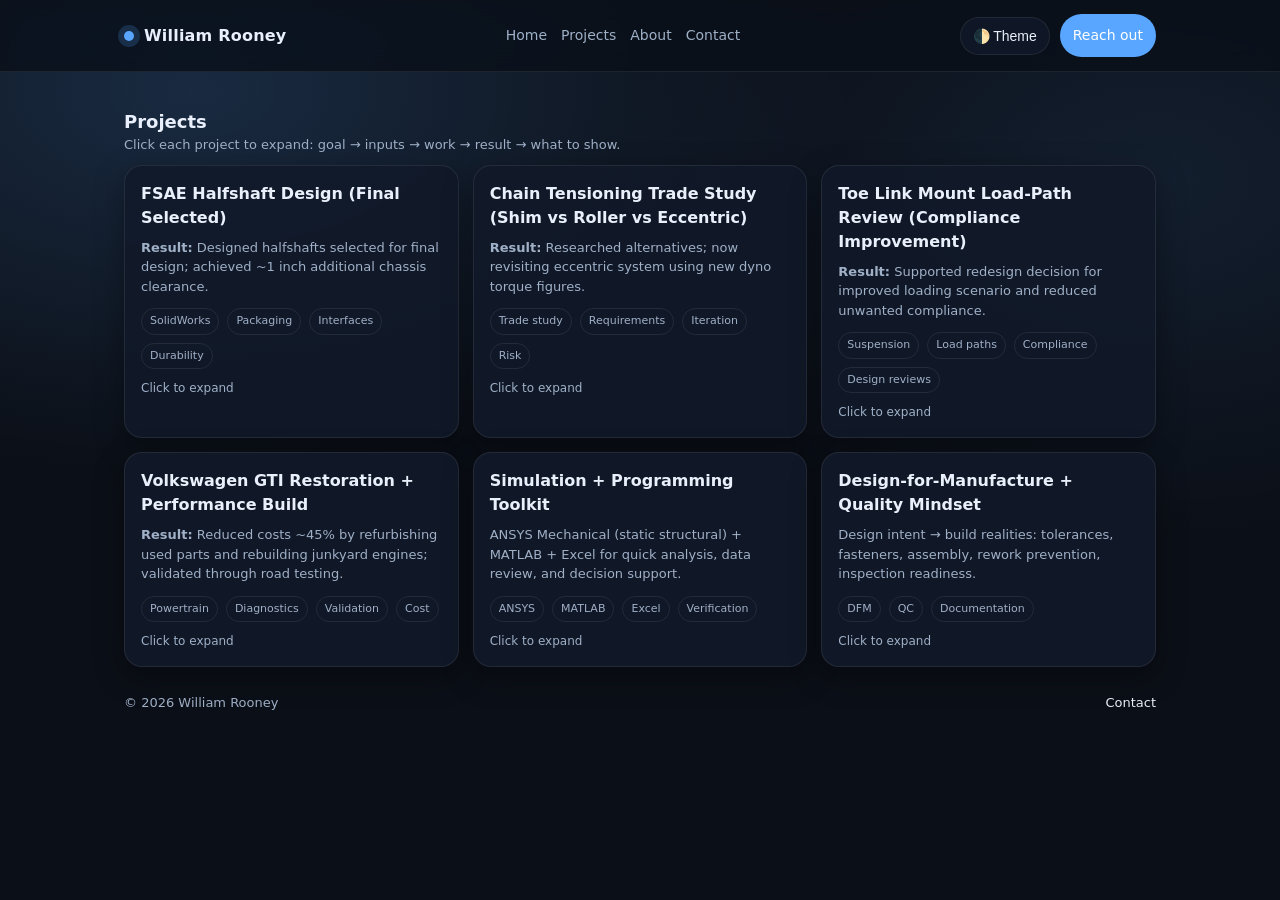
==== projects.html @ f22d209c "Update projects.html" ====
<!doctype html>
<html lang="en">
<head>
  <meta charset="utf-8" />
  <meta name="viewport" content="width=device-width, initial-scale=1" />
  <title>Projects | William Rooney</title>

  <!-- Your main stylesheet (keep this) -->
  <link rel="stylesheet" href="./assets/css/style.css" />

  <!-- Local fallback styles for expand/collapse (guaranteed to work) -->
  <style>
    details.card.proj{padding:0}
    details.card.proj summary{
      list-style:none;
      cursor:pointer;
      padding:16px;
      user-select:none;
    }
    details.card.proj summary::-webkit-details-marker{display:none;}
    details.card.proj summary:focus{outline:2px solid var(--accent); outline-offset:4px; border-radius:12px;}

    .proj-body{
      border-top:1px solid var(--border);
      padding:16px;
      color:var(--muted);
    }
    .proj-body h4{margin:0 0 8px; font-size:14px; color:var(--text);}
    .proj-body ul{margin:8px 0 0 18px;}
    .proj-body li{margin:6px 0;}
    .proj-body .mono{color:var(--muted); font-family: ui-monospace, SFMono-Regular, Menlo, Monaco, Consolas, "Liberation Mono","Courier New"; font-size:12px;}

    .gallery{
      display:grid;
      grid-template-columns: repeat(3, 1fr);
      gap:10px;
      margin-top:10px;
    }
    @media (max-width: 900px){ .gallery{grid-template-columns: repeat(2, 1fr);} }
    @media (max-width: 620px){ .gallery{grid-template-columns: 1fr;} }
    .gallery img{
      width:100%;
      height:auto;
      border-radius:14px;
      border:1px solid var(--border);
      background: color-mix(in oklab, var(--card) 70%, transparent);
    }
    .hint{margin-top:10px; font-size:12px; color:var(--muted);}
    .spacer{height:10px;}
  </style>
</head>
<body>

  <!-- NAV (matches your other pages) -->
  <div class="nav">
    <div class="nav-inner">
      <div class="brand"><span class="dot"></span> William Rooney</div>
      <nav class="nav-links" aria-label="Primary">
        <a href="./index.html">Home</a>
        <a href="./projects.html">Projects</a>
        <a href="./about.html">About</a>
        <a href="./contact.html">Contact</a>
      </nav>
      <div class="actions">
        <button class="btn" id="themeBtn" type="button">🌓 Theme</button>
        <a class="btn primary" href="./contact.html">Reach out</a>
      </div>
    </div>
  </div>

  <main class="container">
    <div class="section-title">
      <div>
        <h2>Projects</h2>
        <p>Click each project to expand: goal → inputs → work → result → what to show.</p>
      </div>
    </div>

    <div class="grid">

      <!-- 1) HALF SHAFTS -->
      <details class="card proj" id="halfshafts">
        <summary>
          <h3>FSAE Halfshaft Design (Final Selected)</h3>
          <p><b>Result:</b> Designed halfshafts selected for final design; achieved ~1 inch additional chassis clearance.</p>
          <div class="tags">
            <span class="tag">SolidWorks</span>
            <span class="tag">Packaging</span>
            <span class="tag">Interfaces</span>
            <span class="tag">Durability</span>
          </div>
          <div class="hint">Click to expand</div>
        </summary>

        <div class="proj-body">
          <h4>Goal</h4>
          <ul>
            <li>Design/select halfshafts that satisfy packaging, interface, and durability requirements for competition use.</li>
          </ul>

          <h4>Inputs / Constraints</h4>
          <ul>
            <li>Upright + differential interfaces, chassis packaging constraints, serviceability and assembly access.</li>
            <li>Clearance targets and motion envelope checks.</li>
          </ul>

          <h4>Work Performed</h4>
          <ul>
            <li>Parametric CAD iteration in SolidWorks; interface and clearance checks.</li>
            <li>Cross-team communication to align drivetrain constraints with chassis decisions.</li>
          </ul>

          <h4>Outcome</h4>
          <ul>
            <li>Final halfshaft concept selected; gained ~1 inch additional clearance to chassis.</li>
          </ul>

          <h4>Gallery (optional)</h4>
          <div class="gallery">
            <img src="./assets/img/halfshaft_1.png" alt="Halfshaft CAD (replace with your image)" />
            <img src="./assets/img/halfshaft_clearance.jpg" alt="Clearance screenshot (replace with your image)" />
            <img src="./assets/img/halfshaft_install.jpg" alt="Installed photo (replace with your image)" />
          </div>

          <div class="spacer"></div>
          <div class="mono">Replace image filenames to match exactly what you upload to assets/img/</div>
        </div>
      </details>

      <!-- 2) CHAIN TENSIONING -->
      <details class="card proj" id="tensioning">
        <summary>
          <h3>Chain Tensioning Trade Study (Shim vs Roller vs Eccentric)</h3>
          <p><b>Result:</b> Researched alternatives; now revisiting eccentric system using new dyno torque figures.</p>
          <div class="tags">
            <span class="tag">Trade study</span>
            <span class="tag">Requirements</span>
            <span class="tag">Iteration</span>
            <span class="tag">Risk</span>
          </div>
          <div class="hint">Click to expand</div>
        </summary>

        <div class="proj-body">
          <h4>Goal</h4>
          <ul>
            <li>Evaluate tensioning methods to improve reliability, adjustability, and packaging while maintaining manufacturability.</li>
          </ul>

          <h4>Inputs / Constraints</h4>
          <ul>
            <li>Packaging, alignment, serviceability, manufacturing complexity, and expected torque/load envelope.</li>
          </ul>

          <h4>Work Performed</h4>
          <ul>
            <li>Researched roller tensioners and eccentric adjustment concepts; compared pros/cons versus existing shim system.</li>
            <li>Revisiting eccentric design after receiving real torque figures from newly supplied dyno data.</li>
          </ul>

          <h4>Outcome / Next Steps</h4>
          <ul>
            <li>Initial decision favored retaining shim system; current work aims to tighten requirements and enable potential bearing downsizing.</li>
          </ul>

          <h4>Gallery (optional)</h4>
          <div class="gallery">
            <img src="./assets/img/tensioner_concept.png" alt="Tensioner concept sketch (replace)" />
            <img src="./assets/img/tensioner_trade_table.png" alt="Trade study table (replace)" />
            <img src="./assets/img/tensioner_packaging.png" alt="Packaging view (replace)" />
          </div>
        </div>
      </details>

      <!-- 3) TOE LINK / COMPLIANCE -->
      <details class="card proj" id="toelink">
        <summary>
          <h3>Toe Link Mount Load-Path Review (Compliance Improvement)</h3>
          <p><b>Result:</b> Supported redesign decision for improved loading scenario and reduced unwanted compliance.</p>
          <div class="tags">
            <span class="tag">Suspension</span>
            <span class="tag">Load paths</span>
            <span class="tag">Compliance</span>
            <span class="tag">Design reviews</span>
          </div>
          <div class="hint">Click to expand</div>
        </summary>

        <div class="proj-body">
          <h4>What “Compliance” Means</h4>
          <ul>
            <li>Compliance is elastic deflection in links/mounts/bearings under load that can change toe/camber dynamically.</li>
            <li>Reducing unwanted compliance improves stability and predictability by keeping alignment closer to target under braking/cornering.</li>
          </ul>

          <h4>Goal</h4>
          <ul>
            <li>Improve toe-link mount geometry/load path to reduce deflection and improve suspension behavior under load.</li>
          </ul>

          <h4>Contribution</h4>
          <ul>
            <li>Aided decision-making for redesign of toe link mounts to uprights to improve loading scenario and compliance behavior.</li>
          </ul>

          <h4>Gallery (optional)</h4>
          <div class="gallery">
            <img src="./assets/img/toelink_before.png" alt="Before load path (replace)" />
            <img src="./assets/img/toelink_after.png" alt="After load path (replace)" />
            <img src="./assets/img/toelink_mount.png" alt="Mount detail (replace)" />
          </div>
        </div>
      </details>

      <!-- 4) GTI BUILD -->
      <details class="card proj" id="gti">
        <summary>
          <h3>Volkswagen GTI Restoration + Performance Build</h3>
          <p><b>Result:</b> Reduced costs ~45% by refurbishing used parts and rebuilding junkyard engines; validated through road testing.</p>
          <div class="tags">
            <span class="tag">Powertrain</span>
            <span class="tag">Diagnostics</span>
            <span class="tag">Validation</span>
            <span class="tag">Cost</span>
          </div>
          <div class="hint">Click to expand</div>
        </summary>

        <div class="proj-body">
          <h4>Goal</h4>
          <ul>
            <li>Restore and improve vehicle performance while balancing cost, reliability, and usability.</li>
          </ul>

          <h4>Work Performed</h4>
          <ul>
            <li>Diagnosed and repaired electrical, powertrain, and suspension issues.</li>
            <li>Refurbished components and rebuilt junkyard engines when feasible to reduce costs.</li>
            <li>Validated fixes through functional checks and road testing.</li>
          </ul>

          <h4>Outcome</h4>
          <ul>
            <li>~45% cost reduction versus all-new parts approach while maintaining functionality.</li>
          </ul>

          <h4>Gallery (optional)</h4>
          <div class="gallery">
            <img src="./assets/img/gti_before.jpg" alt="Before (replace)" />
            <img src="./assets/img/gti_engine.jpg" alt="Engine rebuild (replace)" />
            <img src="./assets/img/gti_after.jpg" alt="After (replace)" />
          </div>
        </div>
      </details>

      <!-- 5) SIMULATION / PROGRAMMING TOOLKIT -->
      <details class="card proj" id="toolkit">
        <summary>
          <h3>Simulation + Programming Toolkit</h3>
          <p>ANSYS Mechanical (static structural) + MATLAB + Excel for quick analysis, data review, and decision support.</p>
          <div class="tags">
            <span class="tag">ANSYS</span>
            <span class="tag">MATLAB</span>
            <span class="tag">Excel</span>
            <span class="tag">Verification</span>
          </div>
          <div class="hint">Click to expand</div>
        </summary>

        <div class="proj-body">
          <h4>How I Use These Tools</h4>
          <ul>
            <li><b>ANSYS:</b> sanity-check loads/stiffness and compare design options.</li>
            <li><b>MATLAB:</b> quick calculations and basic data handling to support engineering decisions.</li>
            <li><b>Excel:</b> requirements tracking, trade studies, and organizing test results.</li>
          </ul>

          <h4>Gallery (optional)</h4>
          <div class="gallery">
            <img src="./assets/img/fea_plot.png" alt="FEA plot (replace)" />
            <img src="./assets/img/excel_tracker.png" alt="Excel tracker (replace)" />
            <img src="./assets/img/matlab_script.png" alt="MATLAB script (replace)" />
          </div>
        </div>
      </details>

      <!-- 6) MANUFACTURING / QC MINDSET -->
      <details class="card proj" id="dfm">
        <summary>
          <h3>Design-for-Manufacture + Quality Mindset</h3>
          <p>Design intent → build realities: tolerances, fasteners, assembly, rework prevention, inspection readiness.</p>
          <div class="tags">
            <span class="tag">DFM</span>
            <span class="tag">QC</span>
            <span class="tag">Documentation</span>
          </div>
          <div class="hint">Click to expand</div>
        </summary>

        <div class="proj-body">
          <h4>What I Focus On</h4>
          <ul>
            <li>Clear interfaces and constraint control (datums, reference strategy).</li>
            <li>Design decisions that reduce rework (tool access, assembly sequence, tolerance clarity).</li>
            <li>Inspection-ready thinking (CTQ features, measurement approach, revision discipline).</li>
          </ul>

          <h4>Gallery (optional)</h4>
          <div class="gallery">
            <img src="./assets/img/drawing_snip.png" alt="Redacted drawing snippet (replace)" />
            <img src="./assets/img/build_photo.jpg" alt="Build photo (replace)" />
            <img src="./assets/img/inspection_checklist.png" alt="Inspection checklist (replace)" />
          </div>
        </div>
      </details>

    </div>

    <footer>
      <div class="foot">
        <span>© <span id="year"></span> William Rooney</span>
        <span><a href="./contact.html">Contact</a></span>
      </div>
    </footer>
  </main>

  <script src="./assets/js/main.js"></script>
</body>
</html>
---- assets/css/style.css ----
:root{
  --bg:#0b0f17; --card:#121a2a; --muted:#9fb0c7; --text:#e9f0fb; --accent:#58a6ff;
  --border:rgba(255,255,255,.08);
  --shadow: 0 10px 30px rgba(0,0,0,.35);
  --radius:18px;
}
[data-theme="light"]{
  --bg:#f6f8fb; --card:#ffffff; --muted:#4b5b74; --text:#0b1628; --accent:#0b69ff;
  --border:rgba(10,20,40,.10);
  --shadow: 0 10px 26px rgba(10,20,40,.12);
}
*{box-sizing:border-box}
html,body{height:100%}
body{
  margin:0;
  font-family: ui-sans-serif, system-ui, -apple-system, Segoe UI, Roboto, Helvetica, Arial;
  background:
    radial-gradient(1200px 700px at 15% 10%, rgba(88,166,255,.18), transparent 55%),
    radial-gradient(900px 600px at 90% 20%, rgba(88,166,255,.10), transparent 60%),
    var(--bg);
  color:var(--text);
  line-height:1.5;
}
a{color:var(--text); text-decoration:none}
a:hover{color:var(--accent)}
.container{max-width:1080px; margin:0 auto; padding:24px}

.nav{
  position:sticky; top:0; z-index:50;
  backdrop-filter:saturate(160%) blur(10px);
  background: color-mix(in oklab, var(--bg) 80%, transparent);
  border-bottom:1px solid var(--border);
}
.nav-inner{
  display:flex; align-items:center; justify-content:space-between; gap:12px;
  padding:14px 24px; max-width:1080px; margin:0 auto;
}
.brand{display:flex; align-items:center; gap:10px; font-weight:800; letter-spacing:.2px}
.dot{width:10px; height:10px; border-radius:999px; background:var(--accent);
  box-shadow:0 0 0 6px color-mix(in oklab, var(--accent) 18%, transparent)}
.nav-links{display:flex; gap:14px; flex-wrap:wrap}
.nav-links a{font-size:14px; color:var(--muted)}
.nav-links a:hover{color:var(--text)}
.actions{display:flex; align-items:center; gap:10px}

.btn{
  display:inline-flex; align-items:center; justify-content:center; gap:8px;
  padding:10px 12px; border-radius:999px; border:1px solid var(--border);
  background: color-mix(in oklab, var(--card) 72%, transparent);
  color:var(--text); font-size:14px; cursor:pointer;
}
.btn:hover{border-color: color-mix(in oklab, var(--accent) 40%, var(--border));}
.btn.primary{background:var(--accent); border-color:transparent; color:#fff;}
.btn.primary:hover{filter:brightness(1.05)}

.card{
  background: color-mix(in oklab, var(--card) 88%, transparent);
  border:1px solid var(--border);
  border-radius:var(--radius);
  box-shadow:var(--shadow);
  overflow:hidden;
}
.card.pad{padding:22px}

.hero{padding:44px 0 18px;}
.hero-grid{display:grid; grid-template-columns: 1.3fr .7fr; gap:18px; align-items:stretch}
@media (max-width: 860px){.hero-grid{grid-template-columns:1fr}}

h1{margin:0 0 10px; font-size:38px; line-height:1.1}
@media (max-width: 520px){h1{font-size:32px}}
.sub{color:var(--muted); font-size:16px; margin:0 0 18px}

.meta{display:flex; flex-wrap:wrap; gap:10px; margin-top:14px}
.pill{
  font-size:12px; color:var(--muted);
  border:1px solid var(--border);
  padding:6px 10px; border-radius:999px;
  background: color-mix(in oklab, var(--card) 70%, transparent);
}

.section-title{display:flex; align-items:center; justify-content:space-between; gap:10px; margin:12px 0 10px}
.section-title h2{margin:0; font-size:18px}
.section-title p{margin:0; color:var(--muted); font-size:13px}

.grid{display:grid; grid-template-columns: repeat(3, 1fr); gap:14px}
@media (max-width: 980px){.grid{grid-template-columns: repeat(2, 1fr)}}
@media (max-width: 640px){.grid{grid-template-columns: 1fr}}

.proj{position:relative; padding:16px}
.proj h3{margin:0 0 8px; font-size:16px}
.proj p{margin:0 0 12px; color:var(--muted); font-size:13px}
.tags{display:flex; flex-wrap:wrap; gap:8px}
.tag{font-size:11px; color:var(--muted); border:1px solid var(--border); padding:4px 8px; border-radius:999px}
.proj .cta{margin-top:14px; display:flex; gap:10px; flex-wrap:wrap}

.kv{display:grid; gap:10px}
.kv .row{display:flex; justify-content:space-between; gap:12px; font-size:14px}
.kv .k{color:var(--muted)}

.skills{display:grid; grid-template-columns: repeat(4, 1fr); gap:10px}
@media (max-width: 920px){.skills{grid-template-columns: repeat(2, 1fr)}}
@media (max-width: 520px){.skills{grid-template-columns: 1fr}}
.skill{padding:14px}
.skill b{display:block; margin-bottom:6px}
.skill span{color:var(--muted); font-size:13px}

footer{padding:26px 0 34px; color:var(--muted); font-size:13px}
.foot{display:flex; justify-content:space-between; align-items:center; gap:12px; flex-wrap:wrap}

.mono{font-family: ui-monospace, SFMono-Regular, Menlo, Monaco, Consolas, "Liberation Mono","Courier New"; font-size:12px; color:var(--muted)}
/* Expandable project details */
details.card.proj{padding:0}
summary.proj-summary{
  list-style:none;
  cursor:pointer;
  padding:16px;
}
summary.proj-summary::-webkit-details-marker{display:none}
.proj-summary h3{margin:0 0 8px; font-size:16px}
.proj-summary p{margin:0 0 12px; color:var(--muted); font-size:13px}
.proj-body{border-top:1px solid var(--border); padding:16px}
.proj-body h4{margin:0 0 8px; font-size:14px}
.proj-body ul{margin:8px 0 0 18px; color:var(--muted)}
.gallery{
  display:grid; grid-template-columns: repeat(3, 1fr); gap:10px;
  margin-top:12px;
}
@media (max-width: 900px){.gallery{grid-template-columns: repeat(2, 1fr)}}
@media (max-width: 620px){.gallery{grid-template-columns: 1fr}}
.gallery img{
  width:100%; height:auto; border-radius:14px;
  border:1px solid var(--border);
}
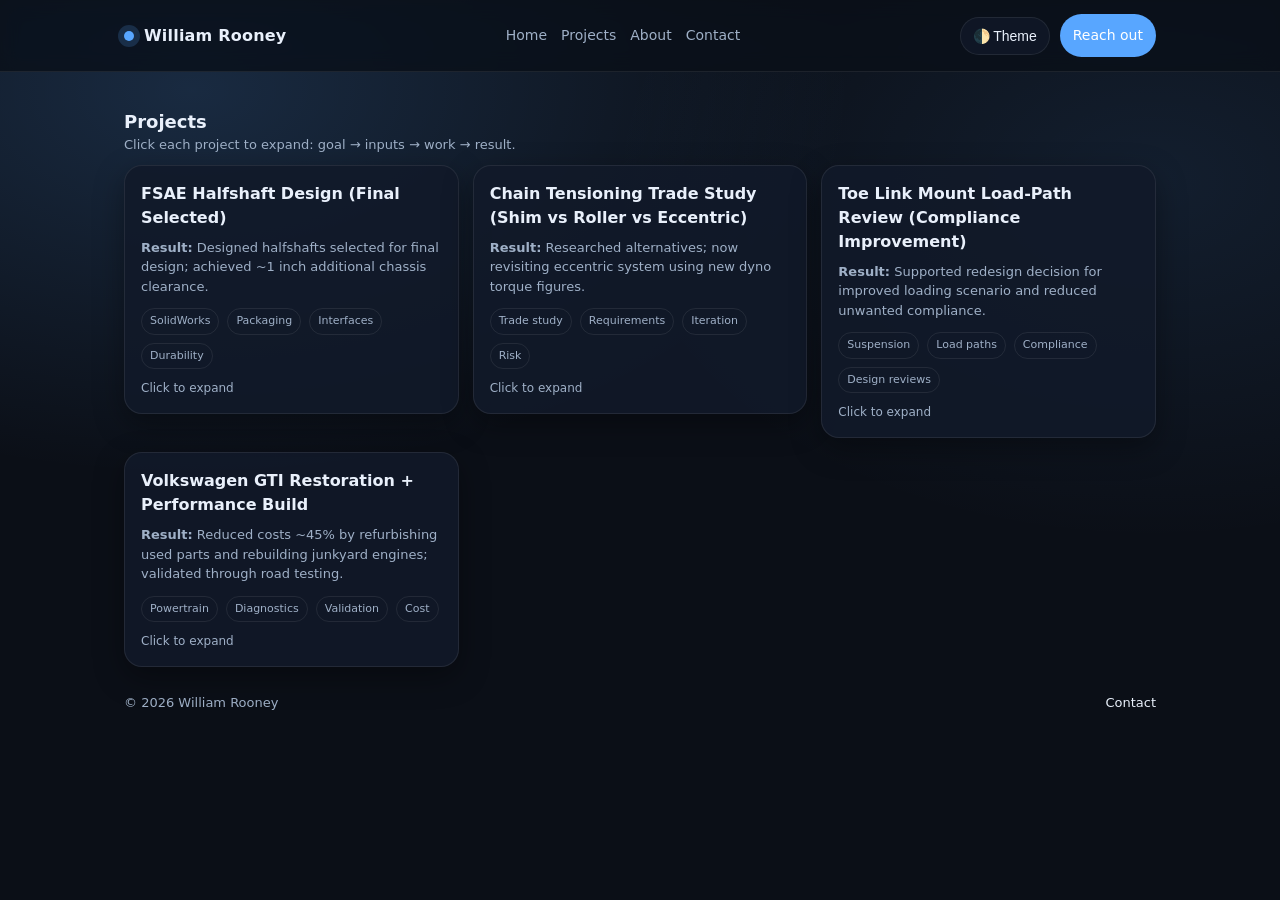
==== commit 2c8bb774: "Update projects.html" ====
--- a/projects.html
+++ b/projects.html
@@ -5,11 +5,10 @@
   <meta name="viewport" content="width=device-width, initial-scale=1" />
   <title>Projects | William Rooney</title>
 
-  <!-- Your main stylesheet (keep this) -->
   <link rel="stylesheet" href="./assets/css/style.css" />
 
-  <!-- Local fallback styles for expand/collapse (guaranteed to work) -->
   <style>
+    /* Expand/collapse */
     details.card.proj{padding:0}
     details.card.proj summary{
       list-style:none;
@@ -28,30 +27,232 @@
     .proj-body h4{margin:0 0 8px; font-size:14px; color:var(--text);}
     .proj-body ul{margin:8px 0 0 18px;}
     .proj-body li{margin:6px 0;}
-    .proj-body .mono{color:var(--muted); font-family: ui-monospace, SFMono-Regular, Menlo, Monaco, Consolas, "Liberation Mono","Courier New"; font-size:12px;}
-
-    .gallery{
+    .hint{margin-top:10px; font-size:12px; color:var(--muted);}
+
+    /* Layout polish */
+    .grid{align-items:start}
+    .proj-body .two-col{
       display:grid;
-      grid-template-columns: repeat(3, 1fr);
+      grid-template-columns: 1fr 1fr;
+      gap:12px;
+      margin-top:8px;
+    }
+    @media (max-width: 900px){ .proj-body .two-col{grid-template-columns:1fr;} }
+
+    /* Rotating carousels */
+    .carousel{
+      position: relative;
+      border: 1px solid var(--border);
+      border-radius: 14px;
+      overflow: hidden;
+      background: color-mix(in oklab, var(--card) 70%, transparent);
+    }
+    .carousel .frame{
+      position: relative;
+      width: 100%;
+      aspect-ratio: 16 / 9;
+    }
+    .carousel .frame img{
+      position:absolute;
+      inset:0;
+      width:100%;
+      height:100%;
+      object-fit:contain;
+      background: color-mix(in oklab, var(--card) 70%, transparent);
+      opacity:0;
+      animation: rotateSlides 16s infinite;
+      cursor: zoom-in;
+    }
+    .carousel .frame img:nth-child(1){animation-delay:0s;}
+    .carousel .frame img:nth-child(2){animation-delay:4s;}
+    .carousel .frame img:nth-child(3){animation-delay:8s;}
+    .carousel .frame img:nth-child(4){animation-delay:12s;}
+
+    @keyframes rotateSlides{
+      0%{opacity:0}
+      6%{opacity:1}
+      25%{opacity:1}
+      31%{opacity:0}
+      100%{opacity:0}
+    }
+
+    .carousel .cap{
+      padding: 10px 12px;
+      font-size: 12px;
+      color: var(--muted);
+      border-top: 1px solid var(--border);
+      display:flex;
+      justify-content:space-between;
       gap:10px;
-      margin-top:10px;
-    }
-    @media (max-width: 900px){ .gallery{grid-template-columns: repeat(2, 1fr);} }
-    @media (max-width: 620px){ .gallery{grid-template-columns: 1fr;} }
-    .gallery img{
+      flex-wrap:wrap;
+    }
+    .cap b{color:var(--text); font-weight:600}
+
+    /* In-progress badge */
+    .inprogress{
+      position: relative;
+      border: 1px solid var(--border);
+      border-radius: 14px;
+      overflow: hidden;
+      background: color-mix(in oklab, var(--card) 70%, transparent);
+    }
+    .inprogress img{
       width:100%;
       height:auto;
-      border-radius:14px;
-      border:1px solid var(--border);
-      background: color-mix(in oklab, var(--card) 70%, transparent);
-    }
-    .hint{margin-top:10px; font-size:12px; color:var(--muted);}
-    .spacer{height:10px;}
+      display:block;
+      cursor: zoom-in;
+    }
+    .inprogress .badge{
+      position:absolute;
+      top:10px;
+      left:10px;
+      padding:6px 10px;
+      border-radius:999px;
+      font-size:12px;
+      font-weight:700;
+      background: rgba(0,0,0,0.55);
+      border: 1px solid var(--border);
+      color:#fff;
+      letter-spacing:.02em;
+    }
+
+    /* GTI: single rotator + captions per slide */
+    .caption-rotator .frame img{
+      animation: rotateSlidesGti 12s infinite;
+    }
+    .caption-rotator .frame img:nth-child(1){animation-delay:0s;}
+    .caption-rotator .frame img:nth-child(2){animation-delay:4s;}
+    .caption-rotator .frame img:nth-child(3){animation-delay:8s;}
+
+    @keyframes rotateSlidesGti{
+      0%{opacity:0}
+      8%{opacity:1}
+      30%{opacity:1}
+      36%{opacity:0}
+      100%{opacity:0}
+    }
+
+    .caption-strip{
+      padding: 10px 12px;
+      border-top: 1px solid var(--border);
+      color: var(--muted);
+      font-size: 12px;
+      position: relative;
+      min-height: 18px;
+      overflow:hidden;
+    }
+    .caption-strip span{
+      position:absolute;
+      left:12px; right:12px;
+      opacity:0;
+      animation: rotateCaptions 12s infinite;
+    }
+    .caption-strip span:nth-child(1){animation-delay:0s;}
+    .caption-strip span:nth-child(2){animation-delay:4s;}
+    .caption-strip span:nth-child(3){animation-delay:8s;}
+
+    @keyframes rotateCaptions{
+      0%{opacity:0}
+      8%{opacity:1}
+      30%{opacity:1}
+      36%{opacity:0}
+      100%{opacity:0}
+    }
+
+    /* Lightbox w/ prev/next */
+    .lightbox {
+      position: fixed;
+      inset: 0;
+      background: rgba(0,0,0,.80);
+      display: none;
+      align-items: center;
+      justify-content: center;
+      padding: 18px;
+      z-index: 9999;
+    }
+    .lightbox.open { display: flex; }
+
+    .lightbox-inner {
+      max-width: min(1100px, 96vw);
+      max-height: 90vh;
+      width: 100%;
+      background: color-mix(in oklab, var(--card) 92%, transparent);
+      border: 1px solid var(--border);
+      border-radius: 16px;
+      box-shadow: var(--shadow);
+      overflow: hidden;
+      position: relative;
+    }
+    .lightbox-top {
+      display: flex;
+      justify-content: space-between;
+      align-items: center;
+      gap: 10px;
+      padding: 10px 12px;
+      border-bottom: 1px solid var(--border);
+    }
+    .lightbox-title {
+      font-size: 13px;
+      color: var(--muted);
+      overflow: hidden;
+      text-overflow: ellipsis;
+      white-space: nowrap;
+    }
+    .lightbox-controls { display:flex; gap:8px; align-items:center; }
+    .lightbox-btn {
+      border: 1px solid var(--border);
+      background: transparent;
+      color: var(--text);
+      border-radius: 999px;
+      padding: 6px 10px;
+      cursor: pointer;
+      font-size: 13px;
+    }
+    .lightbox-btn:hover {
+      border-color: color-mix(in oklab, var(--accent) 40%, var(--border));
+    }
+    .lightbox-img-wrap {
+      background: rgba(0,0,0,.25);
+      display: grid;
+      place-items: center;
+      padding: 10px;
+      position: relative;
+    }
+    .lightbox-img {
+      max-width: 100%;
+      max-height: 78vh;
+      height: auto;
+      width: auto;
+    }
+    .lightbox-arrow {
+      position: absolute;
+      top: 50%;
+      transform: translateY(-50%);
+      width: 44px;
+      height: 44px;
+      border-radius: 999px;
+      border: 1px solid var(--border);
+      background: rgba(0,0,0,.45);
+      color: #fff;
+      cursor: pointer;
+      display: grid;
+      place-items: center;
+      font-size: 18px;
+    }
+    .lightbox-arrow:hover {
+      background: rgba(0,0,0,.60);
+      border-color: color-mix(in oklab, var(--accent) 40%, var(--border));
+    }
+    .lightbox-arrow.prev { left: 10px; }
+    .lightbox-arrow.next { right: 10px; }
+
+    /* Make images clickable */
+    .carousel .frame img,
+    .inprogress img { cursor: zoom-in; }
   </style>
 </head>
+
 <body>
-
-  <!-- NAV (matches your other pages) -->
   <div class="nav">
     <div class="nav-inner">
       <div class="brand"><span class="dot"></span> William Rooney</div>
@@ -72,7 +273,7 @@
     <div class="section-title">
       <div>
         <h2>Projects</h2>
-        <p>Click each project to expand: goal → inputs → work → result → what to show.</p>
+        <p>Click each project to expand: goal → inputs → work → result.</p>
       </div>
     </div>
 
@@ -107,7 +308,7 @@
           <h4>Work Performed</h4>
           <ul>
             <li>Parametric CAD iteration in SolidWorks; interface and clearance checks.</li>
-            <li>Cross-team communication to align drivetrain constraints with chassis decisions.</li>
+            <li>Cross-team communication to align drivetrain constraints with <b>both chassis and suspension decisions</b> (packaging, mounting, load-path implications).</li>
           </ul>
 
           <h4>Outcome</h4>
@@ -115,15 +316,39 @@
             <li>Final halfshaft concept selected; gained ~1 inch additional clearance to chassis.</li>
           </ul>
 
-          <h4>Gallery (optional)</h4>
-          <div class="gallery">
-            <img src="./assets/img/halfshaft_1.png" alt="Halfshaft CAD (replace with your image)" />
-            <img src="./assets/img/halfshaft_clearance.jpg" alt="Clearance screenshot (replace with your image)" />
-            <img src="./assets/img/halfshaft_install.jpg" alt="Installed photo (replace with your image)" />
-          </div>
-
-          <div class="spacer"></div>
-          <div class="mono">Replace image filenames to match exactly what you upload to assets/img/</div>
+          <div class="two-col">
+            <div>
+              <h4 style="margin-top:14px;">Initial Clearances (Rotating)</h4>
+              <div class="carousel">
+                <div class="frame">
+                  <img src="./assets/img/initial_halfshaft_clearance_1.png" alt="Initial clearance 1" />
+                  <img src="./assets/img/initial_halfshaft_clearance_2.png" alt="Initial clearance 2" />
+                  <img src="./assets/img/initial_halfshaft_clearance_3.png" alt="Initial clearance 3" />
+                  <img src="./assets/img/initial_halfshaft_clearance_4.png" alt="Initial clearance 4" />
+                </div>
+                <div class="cap"><b>Initial</b><span>Packaging clearance snapshots</span></div>
+              </div>
+            </div>
+
+            <div>
+              <h4 style="margin-top:14px;">Final Clearances (Rotating)</h4>
+              <div class="carousel">
+                <div class="frame">
+                  <img src="./assets/img/final_halfshaft_clearance_1.png" alt="Final clearance 1" />
+                  <img src="./assets/img/final_halfshaft_clearance_2.png" alt="Final clearance 2" />
+                  <img src="./assets/img/final_halfshaft_clearance_3.png" alt="Final clearance 3" />
+                  <img src="./assets/img/final_halfshaft_clearance_4.png" alt="Final clearance 4" />
+                </div>
+                <div class="cap"><b>Final</b><span>Packaging clearance snapshots</span></div>
+              </div>
+            </div>
+          </div>
+
+          <h4 style="margin-top:14px;">Halfshafts on Car</h4>
+          <div class="inprogress">
+            <div class="badge">IN PROGRESS</div>
+            <img src="./assets/img/halfshafts_on_car_in_progress.png" alt="Halfshafts on car (in progress)" />
+          </div>
         </div>
       </details>
 
@@ -162,13 +387,6 @@
           <ul>
             <li>Initial decision favored retaining shim system; current work aims to tighten requirements and enable potential bearing downsizing.</li>
           </ul>
-
-          <h4>Gallery (optional)</h4>
-          <div class="gallery">
-            <img src="./assets/img/tensioner_concept.png" alt="Tensioner concept sketch (replace)" />
-            <img src="./assets/img/tensioner_trade_table.png" alt="Trade study table (replace)" />
-            <img src="./assets/img/tensioner_packaging.png" alt="Packaging view (replace)" />
-          </div>
         </div>
       </details>
 
@@ -202,17 +420,10 @@
           <ul>
             <li>Aided decision-making for redesign of toe link mounts to uprights to improve loading scenario and compliance behavior.</li>
           </ul>
-
-          <h4>Gallery (optional)</h4>
-          <div class="gallery">
-            <img src="./assets/img/toelink_before.png" alt="Before load path (replace)" />
-            <img src="./assets/img/toelink_after.png" alt="After load path (replace)" />
-            <img src="./assets/img/toelink_mount.png" alt="Mount detail (replace)" />
-          </div>
         </div>
       </details>
 
-      <!-- 4) GTI BUILD -->
+      <!-- 4) GTI BUILD (single rotator with captions) -->
       <details class="card proj" id="gti">
         <summary>
           <h3>Volkswagen GTI Restoration + Performance Build</h3>
@@ -227,89 +438,24 @@
         </summary>
 
         <div class="proj-body">
-          <h4>Goal</h4>
-          <ul>
-            <li>Restore and improve vehicle performance while balancing cost, reliability, and usability.</li>
-          </ul>
-
-          <h4>Work Performed</h4>
-          <ul>
-            <li>Diagnosed and repaired electrical, powertrain, and suspension issues.</li>
-            <li>Refurbished components and rebuilt junkyard engines when feasible to reduce costs.</li>
-            <li>Validated fixes through functional checks and road testing.</li>
-          </ul>
-
-          <h4>Outcome</h4>
-          <ul>
-            <li>~45% cost reduction versus all-new parts approach while maintaining functionality.</li>
-          </ul>
-
-          <h4>Gallery (optional)</h4>
-          <div class="gallery">
-            <img src="./assets/img/gti_before.jpg" alt="Before (replace)" />
-            <img src="./assets/img/gti_engine.jpg" alt="Engine rebuild (replace)" />
-            <img src="./assets/img/gti_after.jpg" alt="After (replace)" />
-          </div>
-        </div>
-      </details>
-
-      <!-- 5) SIMULATION / PROGRAMMING TOOLKIT -->
-      <details class="card proj" id="toolkit">
-        <summary>
-          <h3>Simulation + Programming Toolkit</h3>
-          <p>ANSYS Mechanical (static structural) + MATLAB + Excel for quick analysis, data review, and decision support.</p>
-          <div class="tags">
-            <span class="tag">ANSYS</span>
-            <span class="tag">MATLAB</span>
-            <span class="tag">Excel</span>
-            <span class="tag">Verification</span>
-          </div>
-          <div class="hint">Click to expand</div>
-        </summary>
-
-        <div class="proj-body">
-          <h4>How I Use These Tools</h4>
-          <ul>
-            <li><b>ANSYS:</b> sanity-check loads/stiffness and compare design options.</li>
-            <li><b>MATLAB:</b> quick calculations and basic data handling to support engineering decisions.</li>
-            <li><b>Excel:</b> requirements tracking, trade studies, and organizing test results.</li>
-          </ul>
-
-          <h4>Gallery (optional)</h4>
-          <div class="gallery">
-            <img src="./assets/img/fea_plot.png" alt="FEA plot (replace)" />
-            <img src="./assets/img/excel_tracker.png" alt="Excel tracker (replace)" />
-            <img src="./assets/img/matlab_script.png" alt="MATLAB script (replace)" />
-          </div>
-        </div>
-      </details>
-
-      <!-- 6) MANUFACTURING / QC MINDSET -->
-      <details class="card proj" id="dfm">
-        <summary>
-          <h3>Design-for-Manufacture + Quality Mindset</h3>
-          <p>Design intent → build realities: tolerances, fasteners, assembly, rework prevention, inspection readiness.</p>
-          <div class="tags">
-            <span class="tag">DFM</span>
-            <span class="tag">QC</span>
-            <span class="tag">Documentation</span>
-          </div>
-          <div class="hint">Click to expand</div>
-        </summary>
-
-        <div class="proj-body">
-          <h4>What I Focus On</h4>
-          <ul>
-            <li>Clear interfaces and constraint control (datums, reference strategy).</li>
-            <li>Design decisions that reduce rework (tool access, assembly sequence, tolerance clarity).</li>
-            <li>Inspection-ready thinking (CTQ features, measurement approach, revision discipline).</li>
-          </ul>
-
-          <h4>Gallery (optional)</h4>
-          <div class="gallery">
-            <img src="./assets/img/drawing_snip.png" alt="Redacted drawing snippet (replace)" />
-            <img src="./assets/img/build_photo.jpg" alt="Build photo (replace)" />
-            <img src="./assets/img/inspection_checklist.png" alt="Inspection checklist (replace)" />
+          <h4>Summary</h4>
+          <ul>
+            <li>Restored and improved vehicle performance while balancing cost, reliability, and usability.</li>
+            <li>Validated repairs through functional checks and road testing.</li>
+          </ul>
+
+          <h4 style="margin-top:14px;">Build Photos (Rotating)</h4>
+          <div class="carousel caption-rotator">
+            <div class="frame">
+              <img src="./assets/img/gti_before.jpg" alt="GTI — Before (project start state)" />
+              <img src="./assets/img/gti_engine.jpg" alt="GTI — Engine rebuild / refurbishment work" />
+              <img src="./assets/img/gti_after.jpg" alt="GTI — After (current state)" />
+            </div>
+            <div class="caption-strip">
+              <span><b>Before:</b> project start state</span>
+              <span><b>Engine work:</b> rebuild/refurbishment phase</span>
+              <span><b>After:</b> current state after repairs</span>
+            </div>
           </div>
         </div>
       </details>
@@ -325,5 +471,127 @@
   </main>
 
   <script src="./assets/js/main.js"></script>
+
+  <!-- Lightbox (Prev/Next) -->
+  <div class="lightbox" id="lightbox" aria-hidden="true">
+    <div class="lightbox-inner" role="dialog" aria-modal="true">
+      <div class="lightbox-top">
+        <div class="lightbox-title" id="lightboxTitle">Image</div>
+        <div class="lightbox-controls">
+          <button class="lightbox-btn" id="lightboxPrev" type="button">Prev</button>
+          <button class="lightbox-btn" id="lightboxNext" type="button">Next</button>
+          <button class="lightbox-btn" id="lightboxClose" type="button">Close</button>
+        </div>
+      </div>
+
+      <div class="lightbox-img-wrap">
+        <button class="lightbox-arrow prev" id="lightboxPrevArrow" type="button" aria-label="Previous">‹</button>
+        <img class="lightbox-img" id="lightboxImg" src="" alt="Expanded view" />
+        <button class="lightbox-arrow next" id="lightboxNextArrow" type="button" aria-label="Next">›</button>
+      </div>
+    </div>
+  </div>
+
+  <script>
+  (function () {
+    const lb = document.getElementById('lightbox');
+    const lbImg = document.getElementById('lightboxImg');
+    const lbTitle = document.getElementById('lightboxTitle');
+
+    const btnClose = document.getElementById('lightboxClose');
+    const btnPrev = document.getElementById('lightboxPrev');
+    const btnNext = document.getElementById('lightboxNext');
+    const arrowPrev = document.getElementById('lightboxPrevArrow');
+    const arrowNext = document.getElementById('lightboxNextArrow');
+
+    let currentList = [];
+    let currentIndex = 0;
+
+    function getProjectImageList(clickedImg) {
+      const scope =
+        clickedImg.closest('details.card.proj') ||
+        clickedImg.closest('.card.proj') ||
+        clickedImg.closest('.proj-body');
+
+      if (!scope) return [];
+
+      return Array.from(scope.querySelectorAll('img'))
+        .map(img => ({
+          src: img.getAttribute('src'),
+          alt: img.getAttribute('alt') || 'Image'
+        }))
+        .filter(i => i.src && !i.src.includes('.keep'));
+    }
+
+    function openLightbox(list, index) {
+      currentList = list;
+      currentIndex = index;
+
+      const item = currentList[currentIndex];
+      lbImg.src = item.src;
+      lbTitle.textContent = item.alt;
+
+      lb.classList.add('open');
+      lb.setAttribute('aria-hidden', 'false');
+      document.body.style.overflow = 'hidden';
+
+      const showNav = currentList.length > 1;
+      btnPrev.style.display = showNav ? '' : 'none';
+      btnNext.style.display = showNav ? '' : 'none';
+      arrowPrev.style.display = showNav ? '' : 'none';
+      arrowNext.style.display = showNav ? '' : 'none';
+    }
+
+    function closeLightbox() {
+      lb.classList.remove('open');
+      lb.setAttribute('aria-hidden', 'true');
+      lbImg.src = '';
+      document.body.style.overflow = '';
+      currentList = [];
+      currentIndex = 0;
+    }
+
+    function showIndex(nextIndex) {
+      if (!currentList.length) return;
+      currentIndex = (nextIndex + currentList.length) % currentList.length;
+      const item = currentList[currentIndex];
+      lbImg.src = item.src;
+      lbTitle.textContent = item.alt;
+    }
+
+    function prev() { showIndex(currentIndex - 1); }
+    function next() { showIndex(currentIndex + 1); }
+
+    document.addEventListener('click', (e) => {
+      const img = e.target.closest('img');
+      if (!img) return;
+      if (!img.closest('.grid')) return;
+
+      const src = img.getAttribute('src');
+      if (!src || src.includes('.keep')) return;
+
+      const list = getProjectImageList(img);
+      const idx = Math.max(0, list.findIndex(i => i.src === src));
+      openLightbox(list, idx);
+    });
+
+    btnClose.addEventListener('click', closeLightbox);
+    btnPrev.addEventListener('click', prev);
+    btnNext.addEventListener('click', next);
+    arrowPrev.addEventListener('click', prev);
+    arrowNext.addEventListener('click', next);
+
+    lb.addEventListener('click', (e) => {
+      if (e.target === lb) closeLightbox();
+    });
+
+    document.addEventListener('keydown', (e) => {
+      if (!lb.classList.contains('open')) return;
+      if (e.key === 'Escape') closeLightbox();
+      if (e.key === 'ArrowLeft') prev();
+      if (e.key === 'ArrowRight') next();
+    });
+  })();
+  </script>
 </body>
 </html>
--- a/assets/css/style.css
+++ b/assets/css/style.css
@@ -131,3 +131,76 @@
   width:100%; height:auto; border-radius:14px;
   border:1px solid var(--border);
 }
+/* --- Rotating carousel (pure CSS) --- */
+.carousel {
+  position: relative;
+  border: 1px solid var(--border);
+  border-radius: 14px;
+  overflow: hidden;
+  background: color-mix(in oklab, var(--card) 70%, transparent);
+}
+
+.carousel .frame {
+  position: relative;
+  width: 100%;
+  aspect-ratio: 16 / 9;
+}
+
+.carousel .frame img {
+  position: absolute;
+  inset: 0;
+  width: 100%;
+  height: 100%;
+  object-fit: contain;
+  background: color-mix(in oklab, var(--card) 70%, transparent);
+  opacity: 0;
+  animation: rotateSlides 16s infinite;
+}
+
+.carousel .frame img:nth-child(1) { animation-delay: 0s; }
+.carousel .frame img:nth-child(2) { animation-delay: 4s; }
+.carousel .frame img:nth-child(3) { animation-delay: 8s; }
+.carousel .frame img:nth-child(4) { animation-delay: 12s; }
+
+@keyframes rotateSlides {
+  0%   { opacity: 0; }
+  6%   { opacity: 1; }
+  25%  { opacity: 1; }
+  31%  { opacity: 0; }
+  100% { opacity: 0; }
+}
+
+.carousel .cap {
+  padding: 10px 12px;
+  font-size: 12px;
+  color: var(--muted);
+  border-top: 1px solid var(--border);
+}
+
+/* --- In-progress image badge --- */
+.inprogress {
+  position: relative;
+  border: 1px solid var(--border);
+  border-radius: 14px;
+  overflow: hidden;
+  background: color-mix(in oklab, var(--card) 70%, transparent);
+}
+.inprogress img {
+  width: 100%;
+  height: auto;
+  display: block;
+  filter: saturate(0.85);
+}
+.inprogress .badge {
+  position: absolute;
+  top: 10px;
+  left: 10px;
+  padding: 6px 10px;
+  border-radius: 999px;
+  font-size: 12px;
+  font-weight: 700;
+  background: rgba(0,0,0,0.55);
+  border: 1px solid var(--border);
+  color: #fff;
+  letter-spacing: .02em;
+}
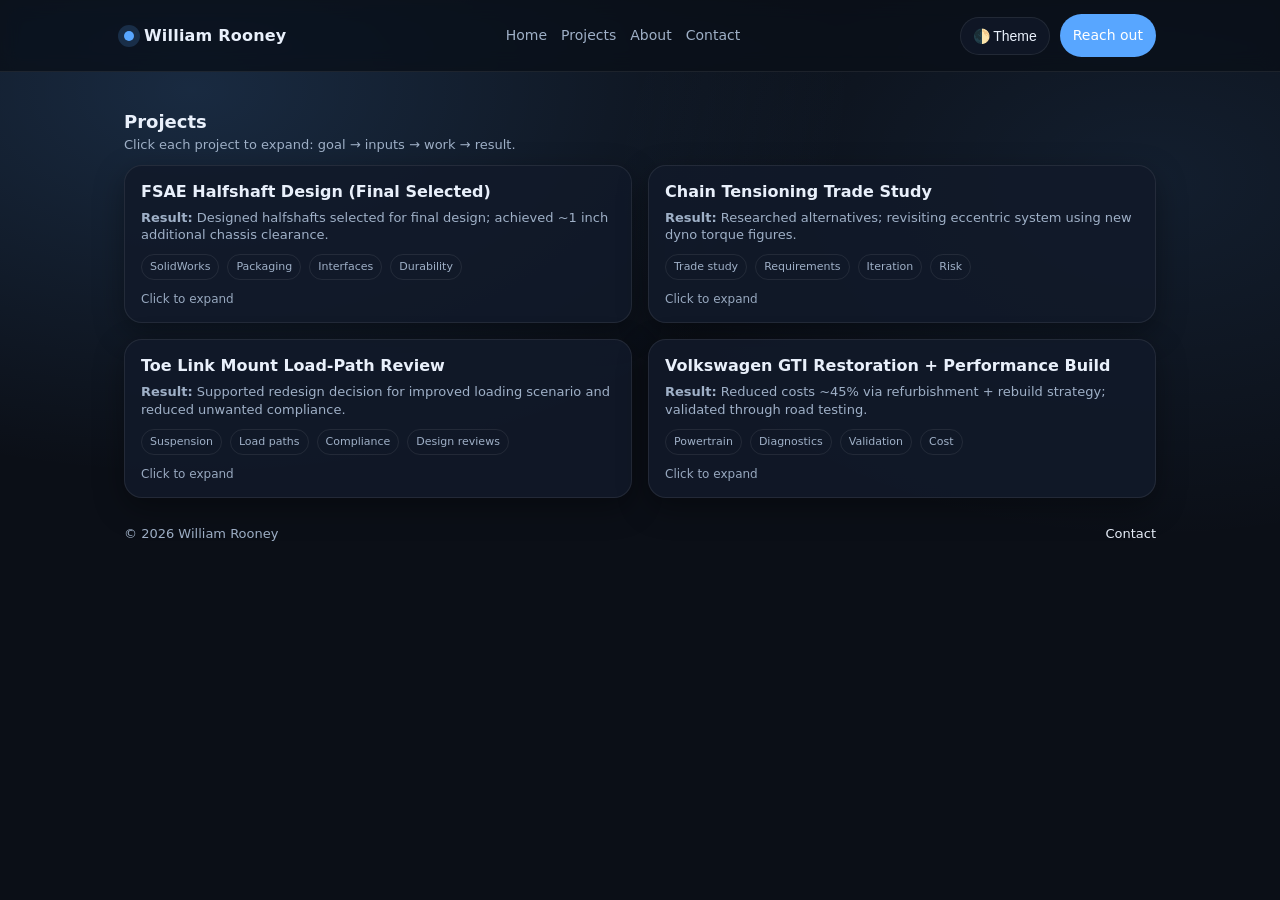
==== commit 3acb18b0: "Update projects.html" ====
--- a/projects.html
+++ b/projects.html
@@ -8,16 +8,66 @@
   <link rel="stylesheet" href="./assets/css/style.css" />
 
   <style>
-    /* Expand/collapse */
-    details.card.proj{padding:0}
+    /* ---------- Layout: make cards visually balanced ---------- */
+    .grid{
+      display:grid;
+      grid-template-columns: repeat(2, minmax(0, 1fr));
+      gap:16px;
+      align-items: start;
+    }
+    @media (max-width: 900px){ .grid{grid-template-columns:1fr;} }
+
+    details.card.proj{
+      padding:0;
+      overflow:hidden;
+      min-height: 140px;
+    }
     details.card.proj summary{
       list-style:none;
       cursor:pointer;
-      padding:16px;
+      padding:16px 16px 14px;
       user-select:none;
     }
     details.card.proj summary::-webkit-details-marker{display:none;}
     details.card.proj summary:focus{outline:2px solid var(--accent); outline-offset:4px; border-radius:12px;}
+
+    /* Summary spacing so every box looks similar height */
+    details.card.proj summary h3{
+      margin:0 0 8px;
+      font-size:16px;
+      line-height:1.2;
+    }
+    details.card.proj summary p{
+      margin:0 0 10px;
+      color:var(--muted);
+      font-size:13px;
+      line-height:1.35;
+    }
+    details.card.proj summary .tags{
+      display:flex;
+      flex-wrap:wrap;
+      gap:8px;
+      margin: 0 0 10px;
+    }
+    details.card.proj summary .hint{
+      margin:0;
+      font-size:12px;
+      color:var(--muted);
+      opacity:.95;
+    }
+    /* Keep summary content from sprawling in grid view */
+    .summary-wrap{
+      display:flex;
+      flex-direction:column;
+      min-height: 118px;
+    }
+    .summary-bottom{
+      margin-top:auto;
+      display:flex;
+      justify-content:space-between;
+      align-items:center;
+      gap:10px;
+    }
 
     .proj-body{
       border-top:1px solid var(--border);
@@ -27,19 +77,17 @@
     .proj-body h4{margin:0 0 8px; font-size:14px; color:var(--text);}
     .proj-body ul{margin:8px 0 0 18px;}
     .proj-body li{margin:6px 0;}
-    .hint{margin-top:10px; font-size:12px; color:var(--muted);}
-
-    /* Layout polish */
-    .grid{align-items:start}
+
+    /* Two-column media inside expanded body */
     .proj-body .two-col{
       display:grid;
       grid-template-columns: 1fr 1fr;
       gap:12px;
-      margin-top:8px;
+      margin-top:10px;
     }
     @media (max-width: 900px){ .proj-body .two-col{grid-template-columns:1fr;} }
 
-    /* Rotating carousels */
+    /* ---------- Carousels ---------- */
     .carousel{
       position: relative;
       border: 1px solid var(--border);
@@ -67,7 +115,6 @@
     .carousel .frame img:nth-child(2){animation-delay:4s;}
     .carousel .frame img:nth-child(3){animation-delay:8s;}
     .carousel .frame img:nth-child(4){animation-delay:12s;}
-
     @keyframes rotateSlides{
       0%{opacity:0}
       6%{opacity:1}
@@ -75,7 +122,6 @@
       31%{opacity:0}
       100%{opacity:0}
     }
-
     .carousel .cap{
       padding: 10px 12px;
       font-size: 12px;
@@ -88,7 +134,7 @@
     }
     .cap b{color:var(--text); font-weight:600}
 
-    /* In-progress badge */
+    /* ---------- In-progress badge ---------- */
     .inprogress{
       position: relative;
       border: 1px solid var(--border);
@@ -116,14 +162,11 @@
       letter-spacing:.02em;
     }
 
-    /* GTI: single rotator + captions per slide */
-    .caption-rotator .frame img{
-      animation: rotateSlidesGti 12s infinite;
-    }
+    /* ---------- GTI: single rotator + captions ---------- */
+    .caption-rotator .frame img{ animation: rotateSlidesGti 12s infinite; }
     .caption-rotator .frame img:nth-child(1){animation-delay:0s;}
     .caption-rotator .frame img:nth-child(2){animation-delay:4s;}
     .caption-rotator .frame img:nth-child(3){animation-delay:8s;}
-
     @keyframes rotateSlidesGti{
       0%{opacity:0}
       8%{opacity:1}
@@ -131,7 +174,6 @@
       36%{opacity:0}
       100%{opacity:0}
     }
-
     .caption-strip{
       padding: 10px 12px;
       border-top: 1px solid var(--border);
@@ -150,7 +192,6 @@
     .caption-strip span:nth-child(1){animation-delay:0s;}
     .caption-strip span:nth-child(2){animation-delay:4s;}
     .caption-strip span:nth-child(3){animation-delay:8s;}
-
     @keyframes rotateCaptions{
       0%{opacity:0}
       8%{opacity:1}
@@ -159,7 +200,7 @@
       100%{opacity:0}
     }
 
-    /* Lightbox w/ prev/next */
+    /* ---------- Lightbox ---------- */
     .lightbox {
       position: fixed;
       inset: 0;
@@ -245,10 +286,6 @@
     }
     .lightbox-arrow.prev { left: 10px; }
     .lightbox-arrow.next { right: 10px; }
-
-    /* Make images clickable */
-    .carousel .frame img,
-    .inprogress img { cursor: zoom-in; }
   </style>
 </head>
 
@@ -282,15 +319,19 @@
       <!-- 1) HALF SHAFTS -->
       <details class="card proj" id="halfshafts">
         <summary>
-          <h3>FSAE Halfshaft Design (Final Selected)</h3>
-          <p><b>Result:</b> Designed halfshafts selected for final design; achieved ~1 inch additional chassis clearance.</p>
-          <div class="tags">
-            <span class="tag">SolidWorks</span>
-            <span class="tag">Packaging</span>
-            <span class="tag">Interfaces</span>
-            <span class="tag">Durability</span>
+          <div class="summary-wrap">
+            <h3>FSAE Halfshaft Design (Final Selected)</h3>
+            <p><b>Result:</b> Designed halfshafts selected for final design; achieved ~1 inch additional chassis clearance.</p>
+            <div class="tags">
+              <span class="tag">SolidWorks</span>
+              <span class="tag">Packaging</span>
+              <span class="tag">Interfaces</span>
+              <span class="tag">Durability</span>
+            </div>
+            <div class="summary-bottom">
+              <span class="hint">Click to expand</span>
+            </div>
           </div>
-          <div class="hint">Click to expand</div>
         </summary>
 
         <div class="proj-body">
@@ -355,15 +396,19 @@
       <!-- 2) CHAIN TENSIONING -->
       <details class="card proj" id="tensioning">
         <summary>
-          <h3>Chain Tensioning Trade Study (Shim vs Roller vs Eccentric)</h3>
-          <p><b>Result:</b> Researched alternatives; now revisiting eccentric system using new dyno torque figures.</p>
-          <div class="tags">
-            <span class="tag">Trade study</span>
-            <span class="tag">Requirements</span>
-            <span class="tag">Iteration</span>
-            <span class="tag">Risk</span>
+          <div class="summary-wrap">
+            <h3>Chain Tensioning Trade Study</h3>
+            <p><b>Result:</b> Researched alternatives; revisiting eccentric system using new dyno torque figures.</p>
+            <div class="tags">
+              <span class="tag">Trade study</span>
+              <span class="tag">Requirements</span>
+              <span class="tag">Iteration</span>
+              <span class="tag">Risk</span>
+            </div>
+            <div class="summary-bottom">
+              <span class="hint">Click to expand</span>
+            </div>
           </div>
-          <div class="hint">Click to expand</div>
         </summary>
 
         <div class="proj-body">
@@ -393,15 +438,19 @@
       <!-- 3) TOE LINK / COMPLIANCE -->
       <details class="card proj" id="toelink">
         <summary>
-          <h3>Toe Link Mount Load-Path Review (Compliance Improvement)</h3>
-          <p><b>Result:</b> Supported redesign decision for improved loading scenario and reduced unwanted compliance.</p>
-          <div class="tags">
-            <span class="tag">Suspension</span>
-            <span class="tag">Load paths</span>
-            <span class="tag">Compliance</span>
-            <span class="tag">Design reviews</span>
+          <div class="summary-wrap">
+            <h3>Toe Link Mount Load-Path Review</h3>
+            <p><b>Result:</b> Supported redesign decision for improved loading scenario and reduced unwanted compliance.</p>
+            <div class="tags">
+              <span class="tag">Suspension</span>
+              <span class="tag">Load paths</span>
+              <span class="tag">Compliance</span>
+              <span class="tag">Design reviews</span>
+            </div>
+            <div class="summary-bottom">
+              <span class="hint">Click to expand</span>
+            </div>
           </div>
-          <div class="hint">Click to expand</div>
         </summary>
 
         <div class="proj-body">
@@ -423,18 +472,22 @@
         </div>
       </details>
 
-      <!-- 4) GTI BUILD (single rotator with captions) -->
+      <!-- 4) GTI BUILD -->
       <details class="card proj" id="gti">
         <summary>
-          <h3>Volkswagen GTI Restoration + Performance Build</h3>
-          <p><b>Result:</b> Reduced costs ~45% by refurbishing used parts and rebuilding junkyard engines; validated through road testing.</p>
-          <div class="tags">
-            <span class="tag">Powertrain</span>
-            <span class="tag">Diagnostics</span>
-            <span class="tag">Validation</span>
-            <span class="tag">Cost</span>
+          <div class="summary-wrap">
+            <h3>Volkswagen GTI Restoration + Performance Build</h3>
+            <p><b>Result:</b> Reduced costs ~45% via refurbishment + rebuild strategy; validated through road testing.</p>
+            <div class="tags">
+              <span class="tag">Powertrain</span>
+              <span class="tag">Diagnostics</span>
+              <span class="tag">Validation</span>
+              <span class="tag">Cost</span>
+            </div>
+            <div class="summary-bottom">
+              <span class="hint">Click to expand</span>
+            </div>
           </div>
-          <div class="hint">Click to expand</div>
         </summary>
 
         <div class="proj-body">
@@ -516,10 +569,7 @@
       if (!scope) return [];
 
       return Array.from(scope.querySelectorAll('img'))
-        .map(img => ({
-          src: img.getAttribute('src'),
-          alt: img.getAttribute('alt') || 'Image'
-        }))
+        .map(img => ({ src: img.getAttribute('src'), alt: img.getAttribute('alt') || 'Image' }))
         .filter(i => i.src && !i.src.includes('.keep'));
     }
 
@@ -581,9 +631,7 @@
     arrowPrev.addEventListener('click', prev);
     arrowNext.addEventListener('click', next);
 
-    lb.addEventListener('click', (e) => {
-      if (e.target === lb) closeLightbox();
-    });
+    lb.addEventListener('click', (e) => { if (e.target === lb) closeLightbox(); });
 
     document.addEventListener('keydown', (e) => {
       if (!lb.classList.contains('open')) return;
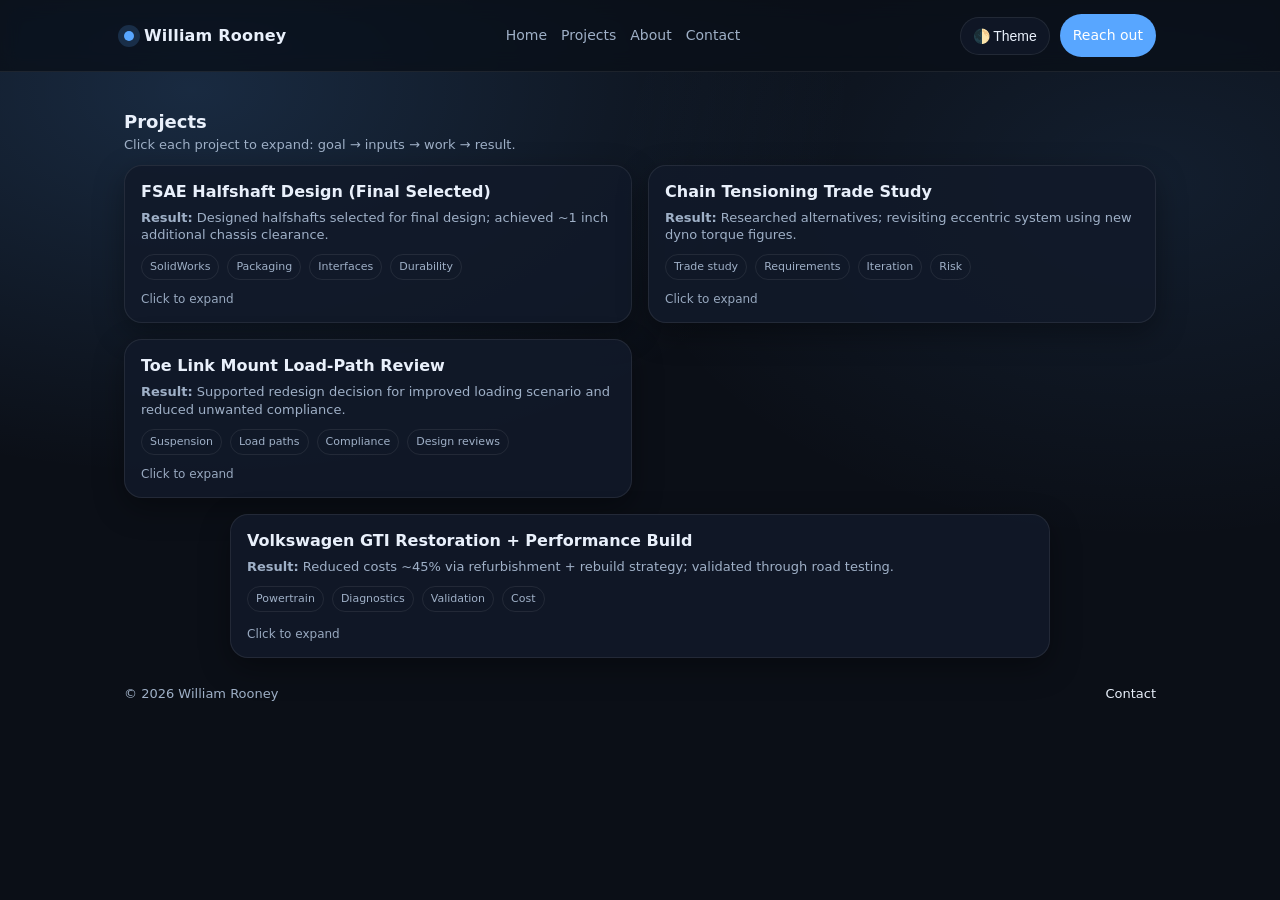
==== commit 553096ae: "Update projects.html" ====
--- a/projects.html
+++ b/projects.html
@@ -286,6 +286,24 @@
     }
     .lightbox-arrow.prev { left: 10px; }
     .lightbox-arrow.next { right: 10px; }
+    /* Force a balanced 2-column layout */
+.grid{
+  display:grid;
+  grid-template-columns: repeat(2, minmax(0, 1fr));
+  gap:16px;
+  align-items:start;
+}
+@media (max-width: 900px){ .grid{grid-template-columns:1fr;} }
+
+/* Center the last card (GTI) across both columns */
+.grid > details.card.proj:last-child{
+  grid-column: 1 / -1;
+  justify-self: center;
+  width: min(820px, 100%);
+}
+
+/* Optional: slightly tighten summary height so top row aligns better */
+.summary-wrap{min-height:112px;}
   </style>
 </head>
 
